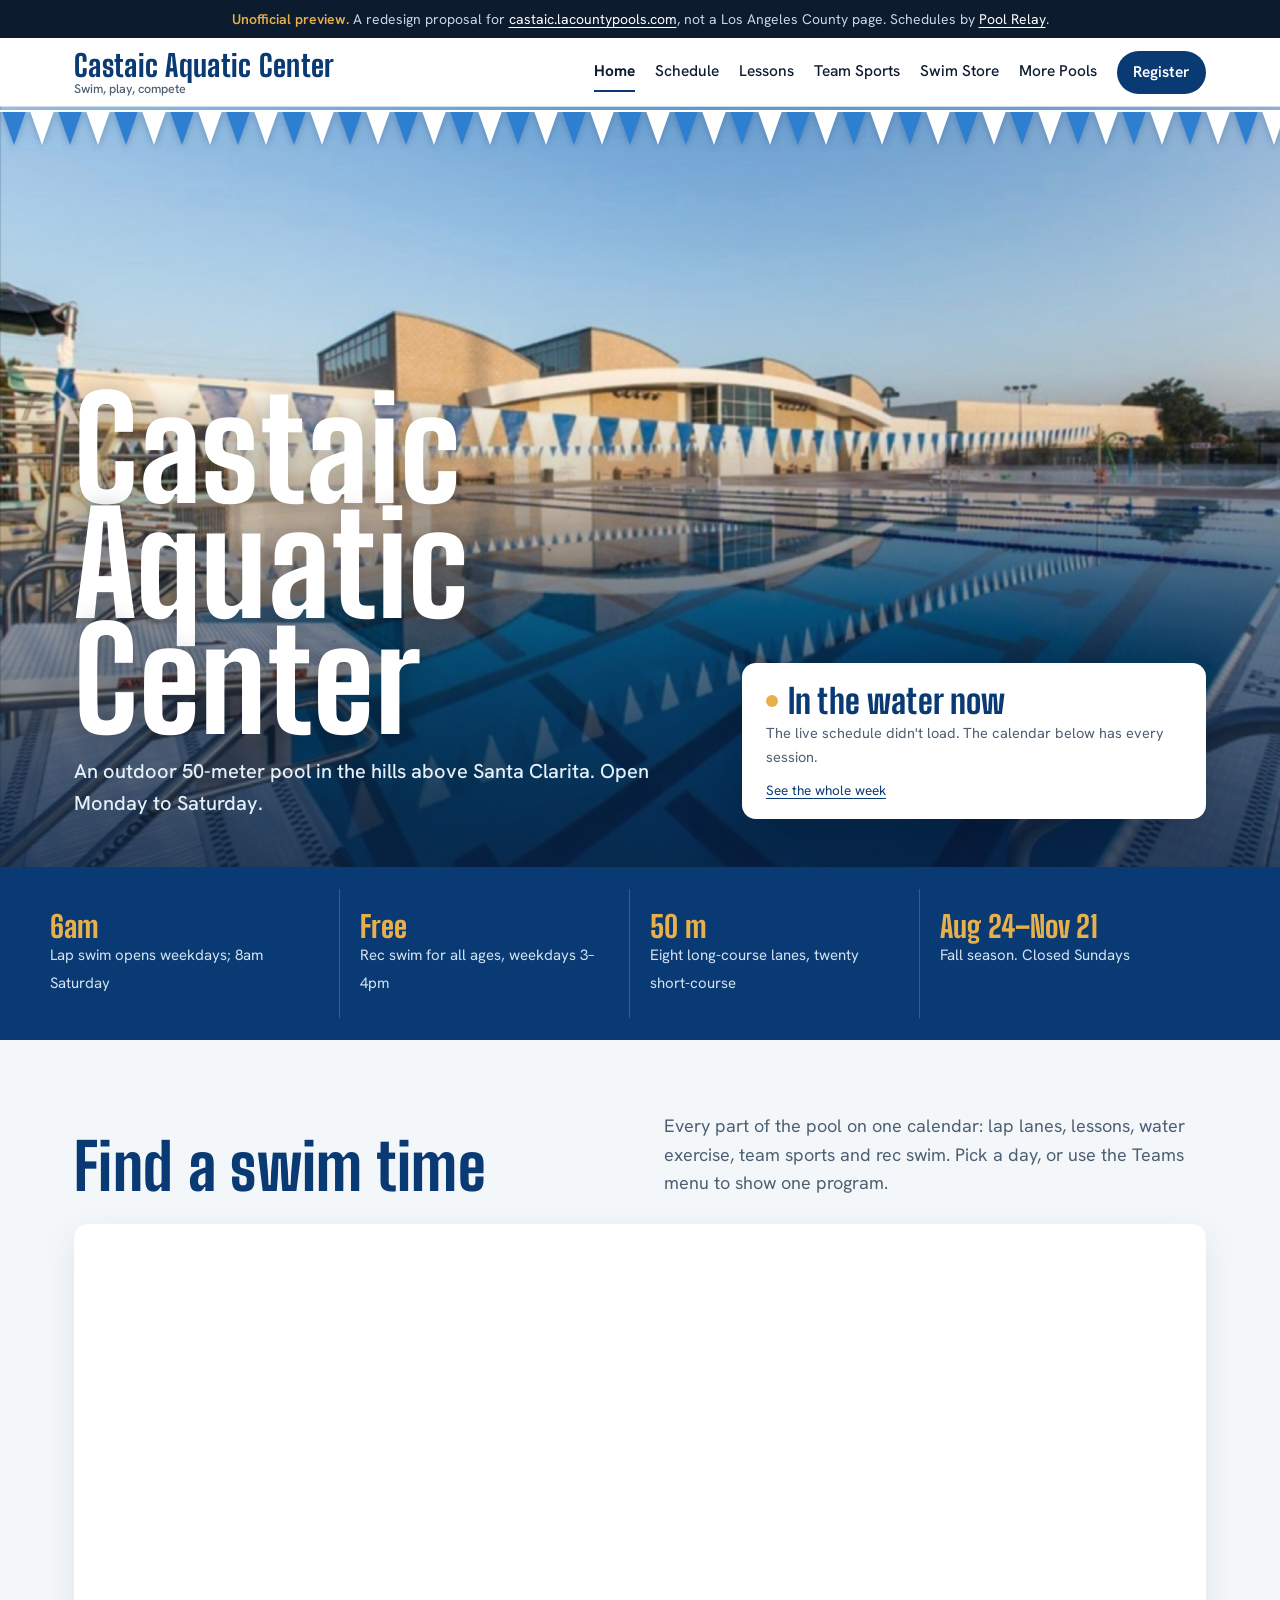
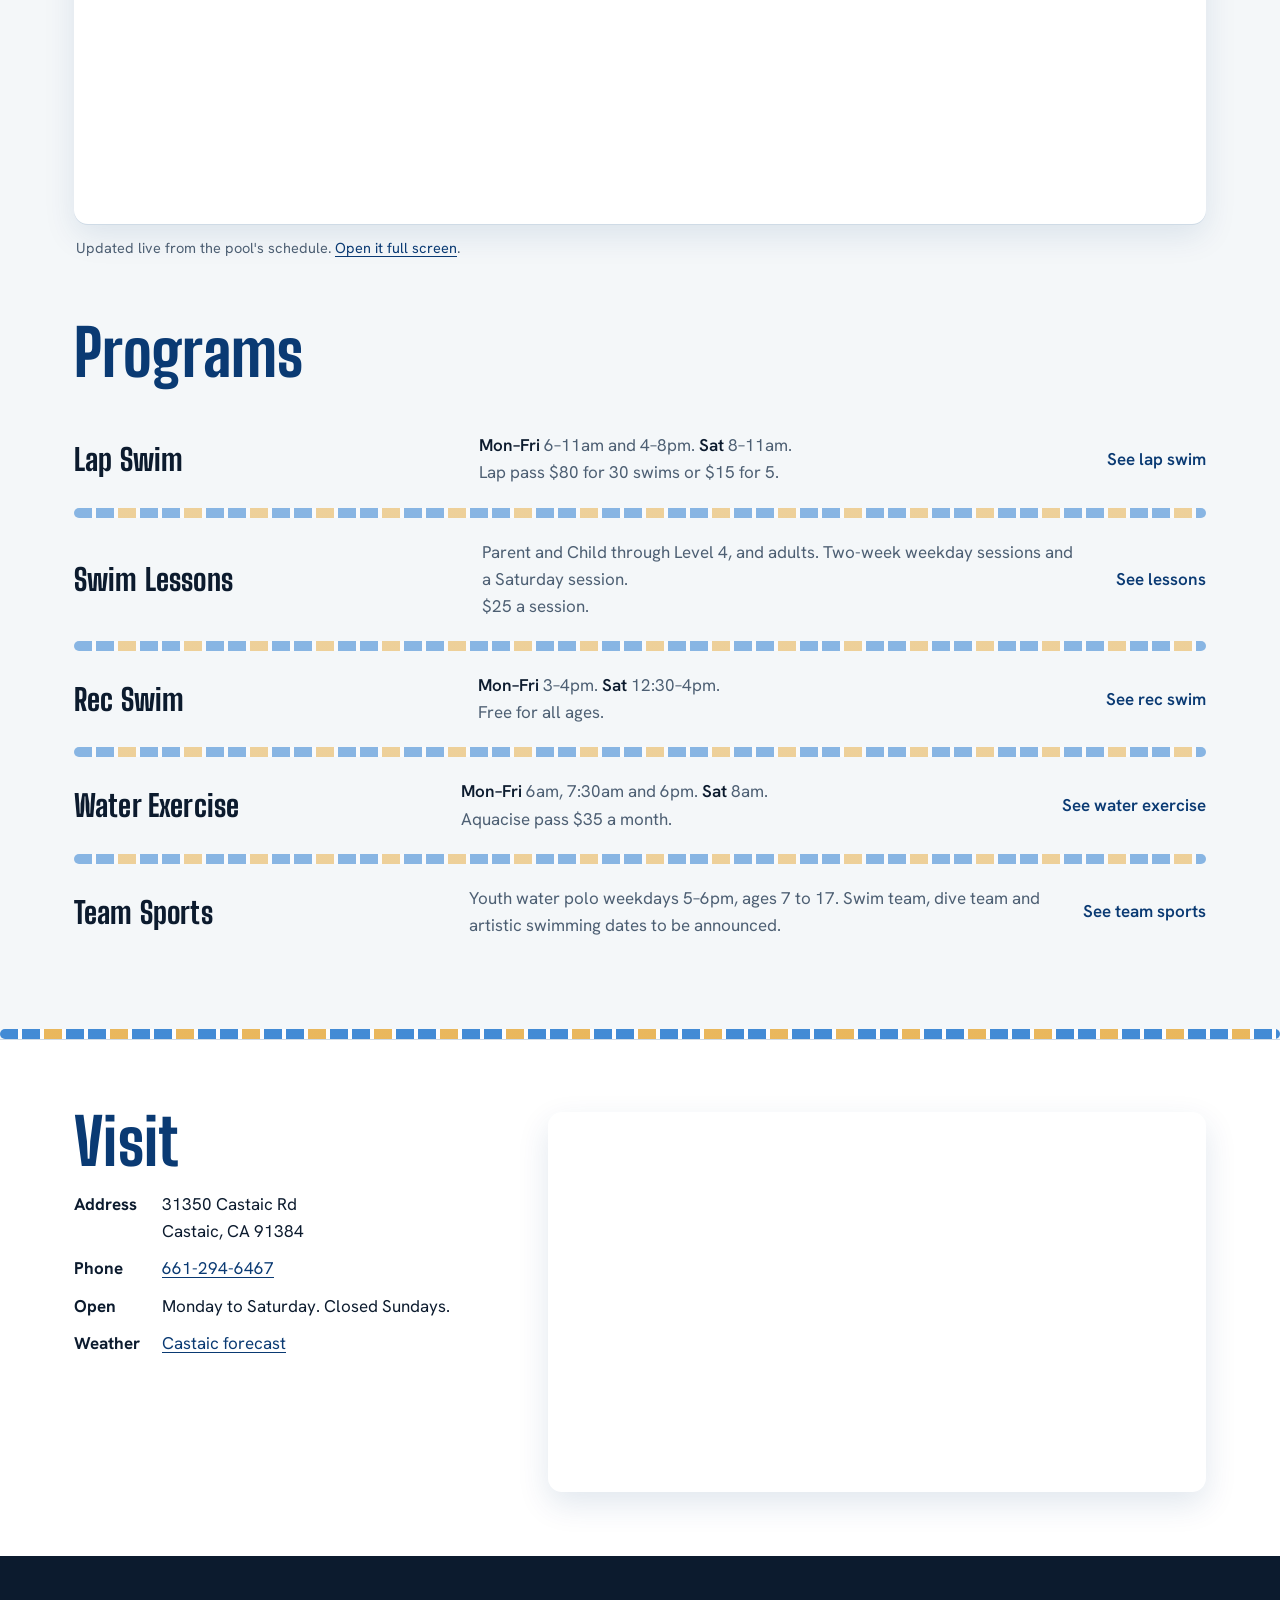
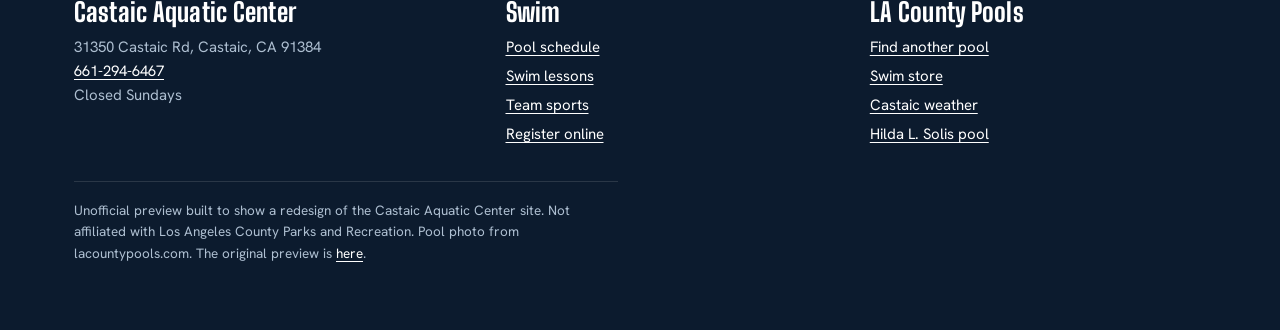
==== v2/index.html @ 6c0b52d2 "v2: redesign proposal with a live 'in the water now' board Co-Authored-By: Claude Opus 5.5 (1M conte" ====
<!DOCTYPE html>
<!-- UNOFFICIAL PREVIEW. A redesign proposal, not a Los Angeles County website. Generated by build.py. -->
<html lang="en">
<head>
<meta charset="utf-8">
<meta name="viewport" content="width=device-width, initial-scale=1">
<meta name="robots" content="noindex, nofollow">
<title>Castaic Aquatic Center</title>
<meta name="description" content="An outdoor 50-meter pool in Castaic, CA: live schedule, lessons and team sports.">
<link rel="preconnect" href="https://fonts.googleapis.com">
<link rel="preconnect" href="https://fonts.gstatic.com" crossorigin>
<link href="https://fonts.googleapis.com/css2?family=Big+Shoulders+Display:wght@700;800&family=Hanken+Grotesk:wght@400;500;600;700&display=swap" rel="stylesheet">
<link rel="stylesheet" href="style.css">
</head>
<body>
<div class="ribbon"><b>Unofficial preview.</b> A redesign proposal for
  <a href="https://castaic.lacountypools.com/" target="_blank" rel="noopener">castaic.lacountypools.com</a>, not a Los Angeles County page.
  Schedules by <a href="https://www.poolrelay.com" target="_blank" rel="noopener">Pool Relay</a>.</div>

<header class="top">
  <div class="wrap">
    <a class="brand" href="index.html">Castaic Aquatic Center<small>Swim, play, compete</small></a>
    <nav aria-label="Main">
      <a href="index.html" aria-current="page">Home</a>
      <a href="schedule.html">Schedule</a>
      <a href="lessons.html">Lessons</a>
      <a href="team-sports.html">Team Sports</a>
      <a href="https://www.swimoutlet.com/lacitypools/" target="_blank" rel="noopener">Swim Store</a>
      <a href="https://lacountypools.com" target="_blank" rel="noopener">More Pools</a>
      <a class="register" href="https://anc.apm.activecommunities.com/losangelescounty/activity/search?onlineSiteId=0&amp;days_of_week=0000000&amp;activity_select_param=2&amp;center_ids=263&amp;viewMode=list" target="_blank" rel="noopener">Register</a>
    </nav>
  </div>
</header>

<main>

<section class="hero">
  <div class="pennants" aria-hidden="true"></div>
  <div class="wrap">
    <div>
      <h1>Castaic Aquatic Center</h1>
      <p class="tag">An outdoor 50-meter pool in the hills above Santa Clarita. Open Monday to Saturday.</p>
    </div>
    <div class="now" id="now" aria-live="polite">
      <h2><span class="dot" aria-hidden="true"></span>In the water now</h2>
      <p class="when">Checking the schedule&hellip;</p>
      <ul></ul>
      <p class="foot"><a href="schedule.html">See the whole week</a></p>
    </div>
  </div>
</section>

<div class="facts">
  <div class="wrap">
    <div><b>6am</b><span>Lap swim opens weekdays; 8am Saturday</span></div>
    <div><b>Free</b><span>Rec swim for all ages, weekdays 3&ndash;4pm</span></div>
    <div><b>50 m</b><span>Eight long-course lanes, twenty short-course</span></div>
    <div><b>Aug 24&ndash;Nov 21</b><span>Fall season. Closed Sundays</span></div>
  </div>
</div>

<section class="block">
  <div class="wrap">
    <div class="intro">
      <h2>Find a swim time</h2>
      <p>Every part of the pool on one calendar: lap lanes, lessons, water exercise, team sports and rec swim.
      Pick a day, or use the Teams menu to show one program.</p>
    </div>
    <div class="cal "><iframe src="https://www.poolrelay.com/embed/94hllfke9HUuzUaHoB2ZZH" title="Castaic Aquatic Center, one day" loading="lazy"></iframe></div>
    <p class="capt">Updated live from the pool's schedule. <a href="https://www.poolrelay.com/v/94hllfke9HUuzUaHoB2ZZH" target="_blank" rel="noopener">Open it full screen</a>.</p>
  </div>
</section>

<section class="block" style="padding-top:0">
  <div class="wrap">
    <h2>Programs</h2>
    <div class="lanes">
      <a class="row" href="schedule.html">
        <h3>Lap Swim</h3>
        <div class="hrs"><b>Mon&ndash;Fri</b> 6&ndash;11am and 4&ndash;8pm. <b>Sat</b> 8&ndash;11am.<br>Lap pass $80 for 30 swims or $15 for 5.</div>
        <span class="go">See lap swim</span>
      </a>
      <a class="row" href="lessons.html">
        <h3>Swim Lessons</h3>
        <div class="hrs">Parent and Child through Level 4, and adults. Two-week weekday sessions and a Saturday session.<br>$25 a session.</div>
        <span class="go">See lessons</span>
      </a>
      <a class="row" href="schedule.html">
        <h3>Rec Swim</h3>
        <div class="hrs"><b>Mon&ndash;Fri</b> 3&ndash;4pm. <b>Sat</b> 12:30&ndash;4pm.<br>Free for all ages.</div>
        <span class="go">See rec swim</span>
      </a>
      <a class="row" href="schedule.html">
        <h3>Water Exercise</h3>
        <div class="hrs"><b>Mon&ndash;Fri</b> 6am, 7:30am and 6pm. <b>Sat</b> 8am.<br>Aquacise pass $35 a month.</div>
        <span class="go">See water exercise</span>
      </a>
      <a class="row" href="team-sports.html">
        <h3>Team Sports</h3>
        <div class="hrs">Youth water polo weekdays 5&ndash;6pm, ages 7 to 17. Swim team, dive team and artistic swimming
        dates to be announced.</div>
        <span class="go">See team sports</span>
      </a>
    </div>
  </div>
</section>

<hr class="rope">

<section class="block visit">
  <div class="wrap grid">
    <div>
      <h2>Visit</h2>
      <dl>
        <dt>Address</dt><dd>31350 Castaic Rd<br>Castaic, CA 91384</dd>
        <dt>Phone</dt><dd><a href="tel:+16612946467">661-294-6467</a></dd>
        <dt>Open</dt><dd>Monday to Saturday. Closed Sundays.</dd>
        <dt>Weather</dt><dd><a href="https://forecast7.com/en/34d49n118d63/castaic/?unit=us" target="_blank" rel="noopener">Castaic forecast</a></dd>
      </dl>
    </div>
    <div class="map"><iframe src="https://www.google.com/maps/embed?pb=!1m18!1m12!1m3!1d3288.5565688976503!2d-118.61871102399219!3d34.48877169455426!2m3!1f0!2f0!3f0!3m2!1i1024!2i768!4f13.1!3m3!1m2!1s0x80c27edcbe774f2f%3A0x1fee1ec6793f1a5a!2sCastaic%20Sports%20Complex%20Aquatic%20Center!5e0!3m2!1sen!2sus!4v1698981544090!5m2!1sen!2sus" title="Map to the Castaic Aquatic Center" loading="lazy"
      referrerpolicy="no-referrer-when-downgrade" allowfullscreen></iframe></div>
  </div>
</section>

</main>

<footer>
  <div class="wrap">
    <div class="cols">
      <div>
        <h3>Castaic Aquatic Center</h3>
        31350 Castaic Rd, Castaic, CA 91384<br>
        <a href="tel:+16612946467">661-294-6467</a><br>
        Closed Sundays
      </div>
      <div>
        <h3>Swim</h3>
        <ul>
          <li><a href="schedule.html">Pool schedule</a></li>
          <li><a href="lessons.html">Swim lessons</a></li>
          <li><a href="team-sports.html">Team sports</a></li>
          <li><a href="https://anc.apm.activecommunities.com/losangelescounty/activity/search?onlineSiteId=0&amp;days_of_week=0000000&amp;activity_select_param=2&amp;center_ids=263&amp;viewMode=list" target="_blank" rel="noopener">Register online</a></li>
        </ul>
      </div>
      <div>
        <h3>LA County Pools</h3>
        <ul>
          <li><a href="https://lacountypools.com" target="_blank" rel="noopener">Find another pool</a></li>
          <li><a href="https://www.swimoutlet.com/lacitypools/" target="_blank" rel="noopener">Swim store</a></li>
          <li><a href="https://forecast7.com/en/34d49n118d63/castaic/?unit=us" target="_blank" rel="noopener">Castaic weather</a></li>
          <li><a href="https://hilda.lacountypools.com/" target="_blank" rel="noopener">Hilda L. Solis pool</a></li>
        </ul>
      </div>
    </div>
    <p class="fine">Unofficial preview built to show a redesign of the Castaic Aquatic Center site. Not affiliated with
    Los Angeles County Parks and Recreation. Pool photo from lacountypools.com. The original preview is
    <a href="../index.html">here</a>.</p>
  </div>
</footer>
<script src="now.js" defer></script>
</body>
</html>
---- v2/style.css ----
/* Castaic Aquatic Center — a redesign proposal.
   Deep pool blue, foothill gold for "now", backstroke-flag pennants as the one flourish. */

:root{
  --water:   #0a3a73;
  --lane:    #2f7fd1;
  --sky:     #dcebf8;
  --gold:    #e8b04b;
  --deck:    #f4f7f9;
  --ink:     #0c1b2e;
  --muted:   #4d5f73;
  --rule:    #cfdbe6;
  --display: "Big Shoulders Display", "Arial Narrow", sans-serif;
  --text:    "Hanken Grotesk", system-ui, sans-serif;
  --wrap:    1180px;
}
*,*::before,*::after{ box-sizing:border-box }
html{ -webkit-text-size-adjust:100% }
body{ margin:0; background:var(--deck); color:var(--ink); font:400 17px/1.6 var(--text) }
a{ color:var(--water); text-underline-offset:3px }
a:focus-visible, button:focus-visible{ outline:3px solid var(--gold); outline-offset:3px; border-radius:2px }
img{ max-width:100%; display:block }
.wrap{ max-width:var(--wrap); margin:0 auto; padding:0 24px }
h1,h2,h3{ font-family:var(--display); font-weight:800; line-height:.95; margin:0; letter-spacing:.005em }
h2{ font-size:clamp(40px,6vw,64px); color:var(--water) }
h3{ font-size:30px }
p{ max-width:68ch }

/* Preview disclosure. */
.ribbon{ background:var(--ink); color:#c9d6e3; font-size:14px; padding:8px 24px; text-align:center }
.ribbon b{ color:var(--gold); font-weight:600 }
.ribbon a{ color:#fff }

/* Navigation */
.top{ background:#fff; border-bottom:1px solid var(--rule); position:sticky; top:0; z-index:20 }
.top .wrap{ display:flex; align-items:center; gap:28px; min-height:68px; flex-wrap:wrap }
.brand{ font-family:var(--display); font-weight:800; font-size:30px; line-height:1; color:var(--water);
  text-decoration:none; letter-spacing:.01em }
.brand small{ display:block; font-family:var(--text); font-weight:500; font-size:12.5px; color:var(--muted); letter-spacing:0; margin-top:3px }
.top nav{ display:flex; gap:4px 20px; flex-wrap:wrap; margin-left:auto; align-items:center }
.top nav a{ color:var(--ink); text-decoration:none; font-weight:500; font-size:15.5px; padding:6px 0; border-bottom:2px solid transparent }
.top nav a:hover{ border-bottom-color:var(--lane) }
.top nav a[aria-current="page"]{ border-bottom-color:var(--water); font-weight:700 }
.top nav a.register{ background:var(--water); color:#fff; padding:9px 16px; border-radius:999px; border:0; font-weight:600 }
.top nav a.register:hover{ background:var(--lane) }

/* Pennants: the backstroke flags strung across the pool. */
.pennants{ position:absolute; left:0; right:0; top:0; height:44px; z-index:2; pointer-events:none;
  background:
    linear-gradient(#fff,#fff) 0 3px/100% 2px no-repeat,
    url("data:image/svg+xml;utf8,<svg xmlns='http://www.w3.org/2000/svg' width='56' height='44'><path d='M2 4 L26 4 L14 38 Z' fill='%232f7fd1'/><path d='M30 4 L54 4 L42 38 Z' fill='%23ffffff'/></svg>") 0 0/56px 44px repeat-x;
  transform-origin:top center; filter:drop-shadow(0 3px 3px rgba(10,58,115,.25)) }
@media (prefers-reduced-motion:no-preference){
  .pennants{ animation:flutter 2.4s ease-out 1 }
  @keyframes flutter{ 0%{ transform:translateY(-46px) } 55%{ transform:translateY(4px) } 75%{ transform:translateY(-2px) } 100%{ transform:none } }
}

/* Hero */
.hero{ position:relative; min-height:min(88vh,760px); display:grid; align-items:end; color:#fff;
  background:#0a3a73 url("pool.jpg") center 60%/cover no-repeat; overflow:hidden }
.hero::after{ content:""; position:absolute; inset:0;
  background:linear-gradient(180deg,rgba(10,58,115,0) 35%,rgba(8,34,68,.78) 100%) }
.hero .wrap{ position:relative; z-index:1; width:100%; display:grid; grid-template-columns:1.15fr .85fr; gap:40px;
  align-items:end; padding-bottom:48px; padding-top:120px }
.hero h1{ font-size:clamp(64px,11vw,148px); line-height:.82; text-transform:none; text-shadow:0 2px 24px rgba(0,0,0,.25) }
.hero .tag{ font-size:20px; margin:18px 0 0; color:#e6f0fa; font-weight:500 }

/* The live board: what's in the water right now. */
.now{ background:#fff; color:var(--ink); border-radius:14px; padding:22px 24px 18px; box-shadow:0 18px 50px rgba(3,20,45,.35) }
.now h2{ font-size:34px; color:var(--water); display:flex; align-items:center; gap:10px }
.now h2 .dot{ width:12px; height:12px; border-radius:50%; background:var(--gold); box-shadow:0 0 0 0 rgba(232,176,75,.7) }
@media (prefers-reduced-motion:no-preference){ .now h2 .dot{ animation:pulse 2.2s ease-out infinite } }
@keyframes pulse{ to{ box-shadow:0 0 0 12px rgba(232,176,75,0) } }
.now .when{ color:var(--muted); font-size:14.5px; margin:4px 0 12px }
.now ul{ list-style:none; margin:0; padding:0 }
.now li{ display:grid; grid-template-columns:118px 1fr; gap:12px; padding:9px 0; border-top:1px solid var(--rule); align-items:baseline }
.now li:first-child{ border-top:0 }
.now .t{ font-family:var(--display); font-weight:700; font-size:24px; line-height:1; color:var(--water) }
.now li.live .t{ color:#b27a12 }
.now li.live{ background:linear-gradient(90deg,rgba(232,176,75,.16),transparent 80%); margin:0 -24px; padding-left:24px; padding-right:24px }
.now .what{ font-weight:600 }
.now .sub{ display:block; color:var(--muted); font-size:14px; font-weight:400 }
.now .later{ font-weight:700; font-size:13.5px; color:var(--muted) }
.now .foot{ font-size:13.5px; color:var(--muted); margin:12px 0 0 }

/* Facts under the hero */
.facts{ background:var(--water); color:#fff }
.facts .wrap{ display:grid; grid-template-columns:repeat(4,1fr); gap:0 }
.facts div{ padding:22px 20px 22px 0; border-right:1px solid rgba(255,255,255,.18) }
.facts div + div{ padding-left:20px }
.facts div:last-child{ border-right:0 }
.facts b{ display:block; font-family:var(--display); font-weight:800; font-size:30px; line-height:1; color:var(--gold) }
.facts span{ font-size:15px; color:#d4e3f2 }

/* Lane rope divider */
.rope{ height:10px; border:0; margin:0;
  background:repeating-linear-gradient(90deg,var(--lane) 0 18px,#fff 18px 22px,var(--lane) 22px 40px,#fff 40px 44px,var(--gold) 44px 62px,#fff 62px 66px);
  border-radius:5px; opacity:.9 }

section.block{ padding:72px 0 64px }
section.block .intro{ display:grid; grid-template-columns:1fr 1fr; gap:24px 48px; align-items:end; margin-bottom:26px }
section.block .intro p{ margin:0; color:var(--muted); font-size:18px }

/* Calendars */
.cal{ background:#fff; border-radius:14px; overflow:hidden; box-shadow:0 1px 0 var(--rule), 0 12px 32px rgba(10,58,115,.10) }
.cal iframe{ display:block; width:100%; height:600px; border:0 }
.cal.tall iframe{ height:800px }
.capt{ font-size:14.5px; color:var(--muted); margin:12px 2px 0 }

/* Programs as lanes */
.lanes{ margin-top:22px }
.lanes .row{ display:grid; grid-template-columns:minmax(200px,1fr) 1.6fr auto; gap:10px 32px; align-items:center;
  padding:26px 0; text-decoration:none; color:inherit; position:relative }
.lanes .row + .row::before{ content:""; position:absolute; left:0; right:0; top:-5px; height:10px; border-radius:5px;
  background:repeating-linear-gradient(90deg,var(--lane) 0 18px,#fff 18px 22px,var(--lane) 22px 40px,#fff 40px 44px,var(--gold) 44px 62px,#fff 62px 66px); opacity:.55 }
.lanes h3{ color:var(--ink) }
.lanes .hrs{ color:var(--muted) }
.lanes .hrs b{ color:var(--ink); font-weight:600 }
.lanes .go{ font-weight:600; white-space:nowrap; color:var(--water) }
a.row:hover h3{ color:var(--lane) }

/* Visit */
.visit{ background:#fff; border-top:1px solid var(--rule) }
.visit .grid{ display:grid; grid-template-columns:.8fr 1.2fr; gap:36px; align-items:start }
.visit dl{ margin:18px 0 0; display:grid; grid-template-columns:max-content 1fr; gap:10px 22px }
.visit dt{ font-weight:700 }
.visit dd{ margin:0 }
.map{ border-radius:14px; overflow:hidden; box-shadow:0 12px 32px rgba(10,58,115,.12) }
.map iframe{ display:block; width:100%; height:380px; border:0 }

/* Sub-page header */
.pagehead{ background:var(--water) url("pool.jpg") center 70%/cover; position:relative; color:#fff }
.pagehead::after{ content:""; position:absolute; inset:0; background:rgba(8,34,68,.72) }
.pagehead .wrap{ position:relative; z-index:1; padding:84px 24px 40px }
.pagehead h1{ font-size:clamp(56px,9vw,112px); line-height:.85 }
.pagehead p{ color:#dbe7f3; font-size:19px; margin:14px 0 0 }

table.sessions{ width:100%; border-collapse:collapse; font-size:16px; background:#fff; border-radius:12px; overflow:hidden }
table.sessions th, table.sessions td{ padding:12px 16px; text-align:left; border-bottom:1px solid var(--rule) }
table.sessions th{ background:var(--sky); font-weight:700 }
table.sessions tr.current td{ background:rgba(232,176,75,.16); font-weight:600 }
.scroll{ overflow-x:auto; border-radius:12px; box-shadow:0 1px 0 var(--rule) }

.teams{ display:grid; grid-template-columns:repeat(auto-fit,minmax(240px,1fr)); gap:0 36px; margin-top:12px }
.teams div{ padding:18px 0; border-top:3px solid var(--water) }
.teams div.tba{ border-top-color:var(--rule) }
.teams h3{ font-size:28px; color:var(--ink) }
.teams p{ margin:8px 0 0; color:var(--muted) }

/* Footer */
footer{ background:var(--ink); color:#aebfd1; padding:44px 0 52px; font-size:15px }
footer .cols{ display:grid; grid-template-columns:1.2fr 1fr 1fr; gap:28px }
footer h3{ color:#fff; font-size:26px; margin-bottom:10px }
footer a{ color:#fff }
footer ul{ list-style:none; margin:0; padding:0 }
footer li{ margin:5px 0 }
footer .fine{ margin-top:30px; padding-top:18px; border-top:1px solid rgba(255,255,255,.12); font-size:13.5px }

@media (max-width:900px){
  .hero .wrap{ grid-template-columns:1fr; gap:24px; padding-top:96px }
  .facts .wrap{ grid-template-columns:1fr 1fr }
  .facts div:nth-child(2){ border-right:0 }
  .facts div:nth-child(3){ padding-left:0 }
  section.block .intro, .visit .grid{ grid-template-columns:1fr }
  .lanes .row{ grid-template-columns:1fr }
  footer .cols{ grid-template-columns:1fr }
  .top nav{ margin-left:0; width:100%; padding-bottom:10px; gap:4px 16px }
}
@media (max-width:480px){
  .wrap{ padding:0 16px }
  .now li{ grid-template-columns:96px 1fr }
  .now .t{ font-size:21px }
  .facts .wrap{ grid-template-columns:1fr }
  .facts div, .facts div + div{ padding:14px 0; border-right:0; border-bottom:1px solid rgba(255,255,255,.18) }
  .cal iframe{ height:520px }
}
.now li.later-h{ display:block; border-top:1px solid var(--rule); padding:6px 0 0 }
.now li.later-h .later{ margin:4px 0 0; display:block }
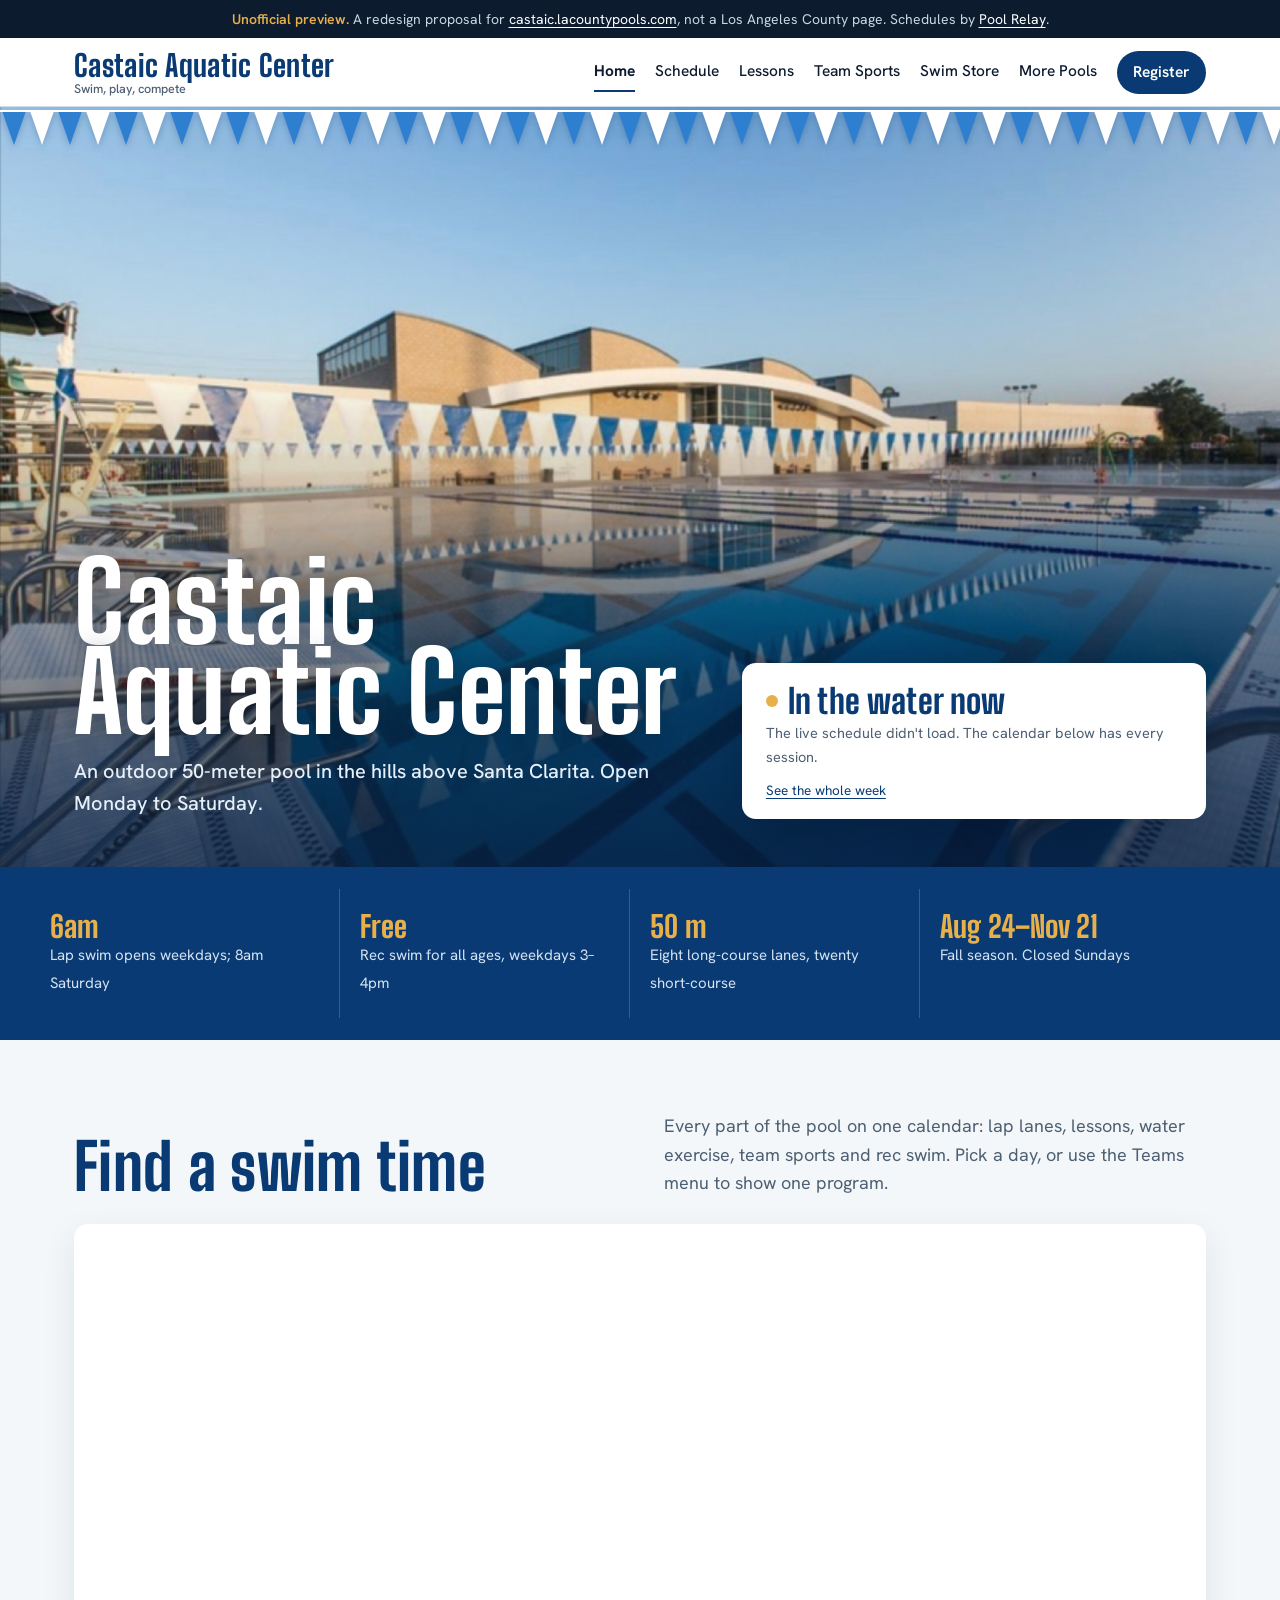
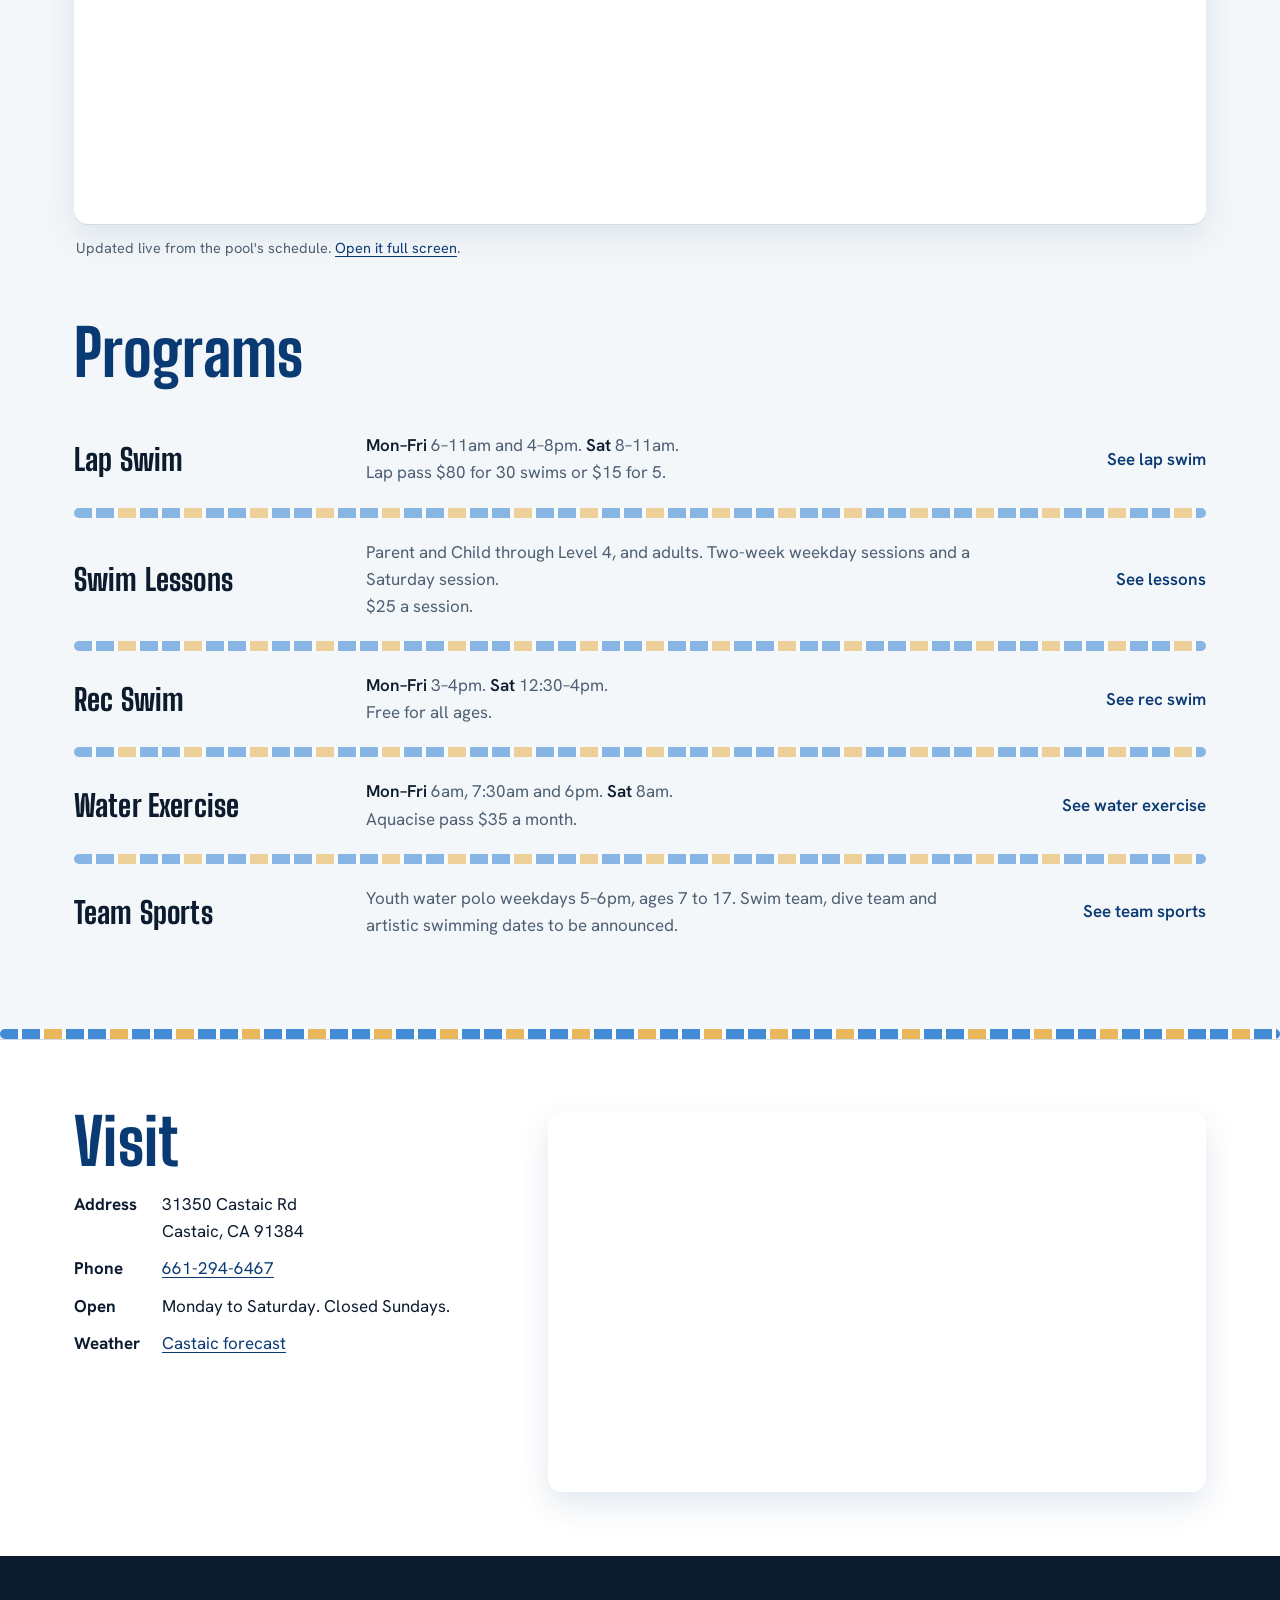
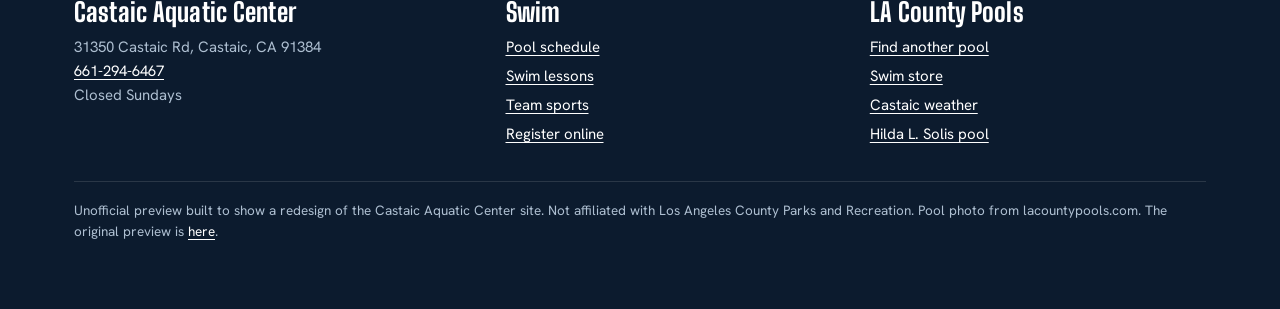
==== commit 4db8e8c4: "Give embedded calendars an explicit width, so they never boot at the 300px default Co-Authored-By: C" ====
--- a/v2/index.html
+++ b/v2/index.html
@@ -66,7 +66,7 @@
       <p>Every part of the pool on one calendar: lap lanes, lessons, water exercise, team sports and rec swim.
       Pick a day, or use the Teams menu to show one program.</p>
     </div>
-    <div class="cal "><iframe src="https://www.poolrelay.com/embed/94hllfke9HUuzUaHoB2ZZH" title="Castaic Aquatic Center, one day" loading="lazy"></iframe></div>
+    <div class="cal "><iframe width="100%" height="640" src="https://www.poolrelay.com/embed/94hllfke9HUuzUaHoB2ZZH" title="Castaic Aquatic Center, one day" loading="lazy"></iframe></div>
     <p class="capt">Updated live from the pool's schedule. <a href="https://www.poolrelay.com/v/94hllfke9HUuzUaHoB2ZZH" target="_blank" rel="noopener">Open it full screen</a>.</p>
   </div>
 </section>
--- a/v2/style.css
+++ b/v2/style.css
@@ -62,7 +62,7 @@
   background:linear-gradient(180deg,rgba(10,58,115,0) 35%,rgba(8,34,68,.78) 100%) }
 .hero .wrap{ position:relative; z-index:1; width:100%; display:grid; grid-template-columns:1.15fr .85fr; gap:40px;
   align-items:end; padding-bottom:48px; padding-top:120px }
-.hero h1{ font-size:clamp(64px,11vw,148px); line-height:.82; text-transform:none; text-shadow:0 2px 24px rgba(0,0,0,.25) }
+.hero h1{ font-size:clamp(60px,8.6vw,118px); line-height:.82; text-transform:none; text-shadow:0 2px 24px rgba(0,0,0,.25) }
 .hero .tag{ font-size:20px; margin:18px 0 0; color:#e6f0fa; font-weight:500 }
 
 /* The live board: what's in the water right now. */
@@ -109,14 +109,14 @@
 
 /* Programs as lanes */
 .lanes{ margin-top:22px }
-.lanes .row{ display:grid; grid-template-columns:minmax(200px,1fr) 1.6fr auto; gap:10px 32px; align-items:center;
+.lanes .row{ display:grid; grid-template-columns:260px 1fr 190px; gap:10px 32px; align-items:center;
   padding:26px 0; text-decoration:none; color:inherit; position:relative }
 .lanes .row + .row::before{ content:""; position:absolute; left:0; right:0; top:-5px; height:10px; border-radius:5px;
   background:repeating-linear-gradient(90deg,var(--lane) 0 18px,#fff 18px 22px,var(--lane) 22px 40px,#fff 40px 44px,var(--gold) 44px 62px,#fff 62px 66px); opacity:.55 }
 .lanes h3{ color:var(--ink) }
 .lanes .hrs{ color:var(--muted) }
 .lanes .hrs b{ color:var(--ink); font-weight:600 }
-.lanes .go{ font-weight:600; white-space:nowrap; color:var(--water) }
+.lanes .go{ font-weight:600; white-space:nowrap; color:var(--water); justify-self:end }
 a.row:hover h3{ color:var(--lane) }
 
 /* Visit */
@@ -154,10 +154,11 @@
 footer a{ color:#fff }
 footer ul{ list-style:none; margin:0; padding:0 }
 footer li{ margin:5px 0 }
-footer .fine{ margin-top:30px; padding-top:18px; border-top:1px solid rgba(255,255,255,.12); font-size:13.5px }
+footer .fine{ max-width:none; margin-top:30px; padding-top:18px; border-top:1px solid rgba(255,255,255,.12); font-size:13.5px }
 
 @media (max-width:900px){
   .hero .wrap{ grid-template-columns:1fr; gap:24px; padding-top:96px }
+  .lanes .go{ justify-self:start }
   .facts .wrap{ grid-template-columns:1fr 1fr }
   .facts div:nth-child(2){ border-right:0 }
   .facts div:nth-child(3){ padding-left:0 }
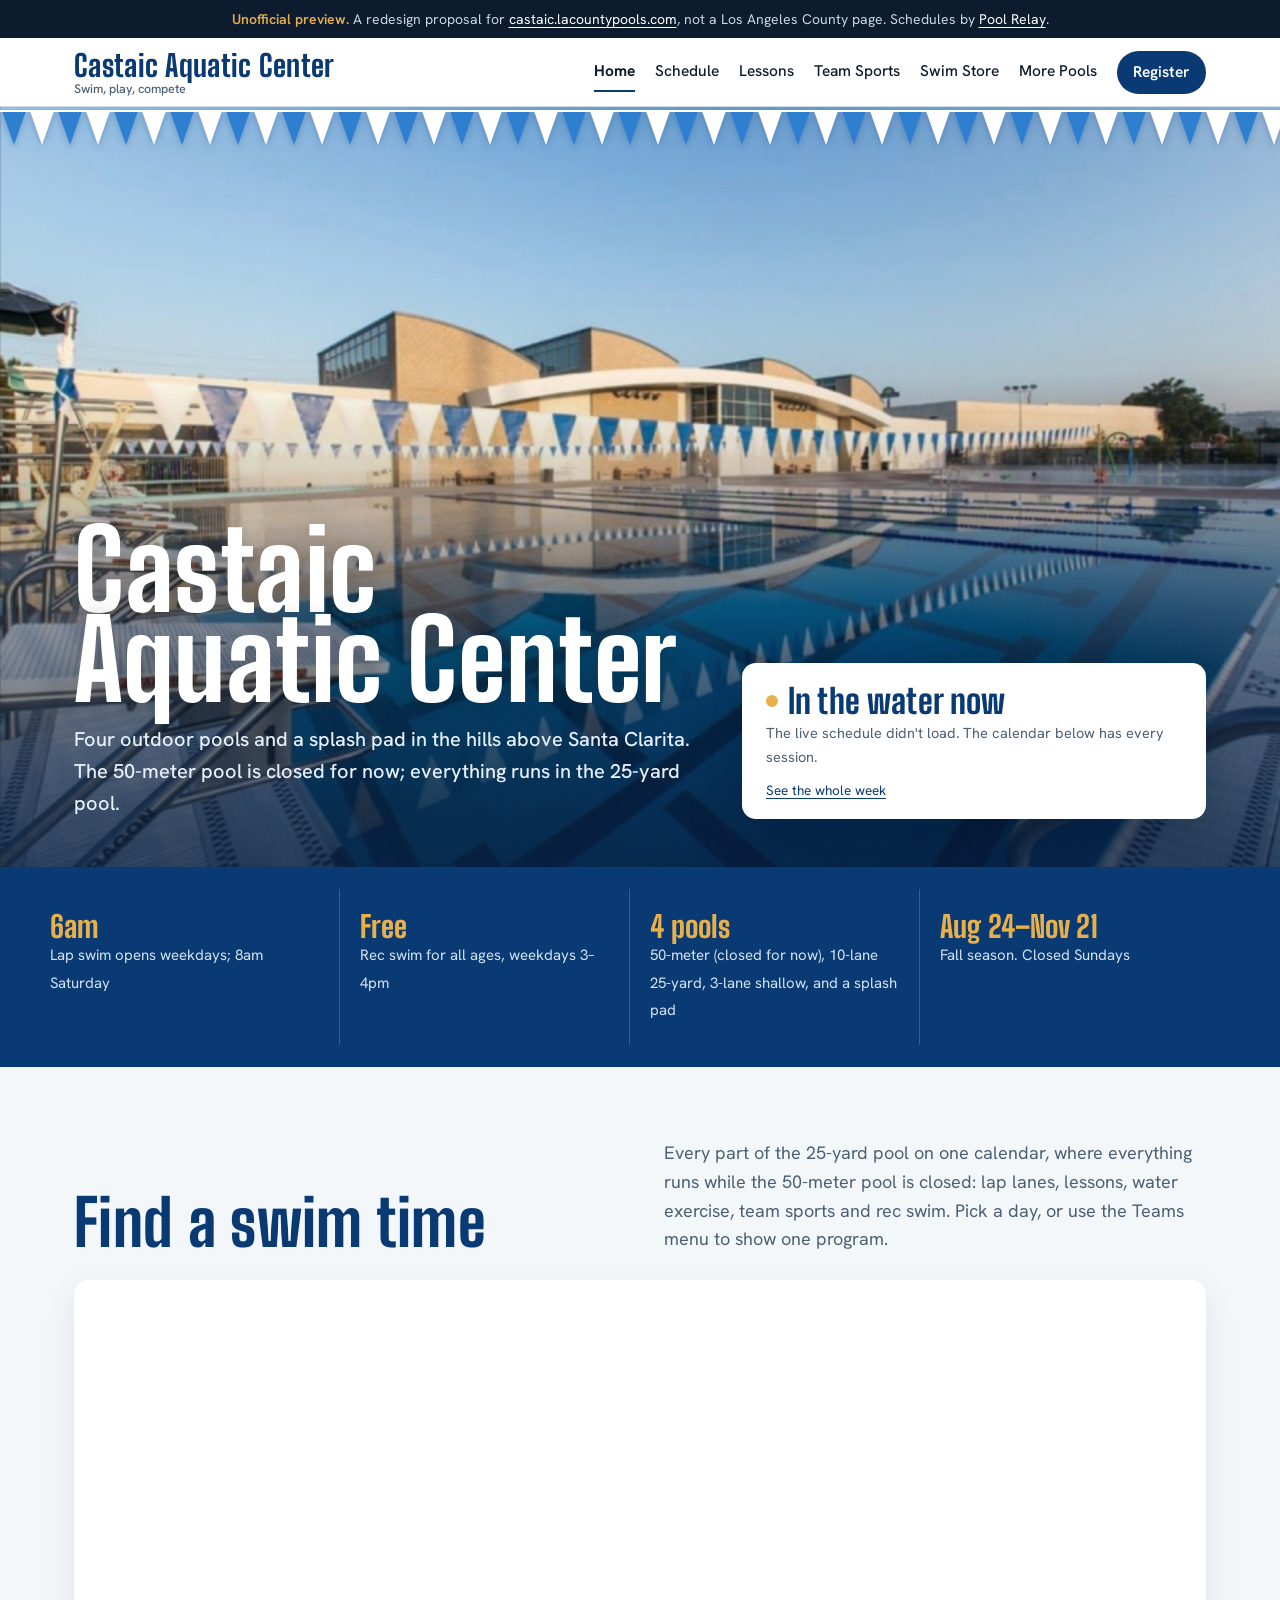
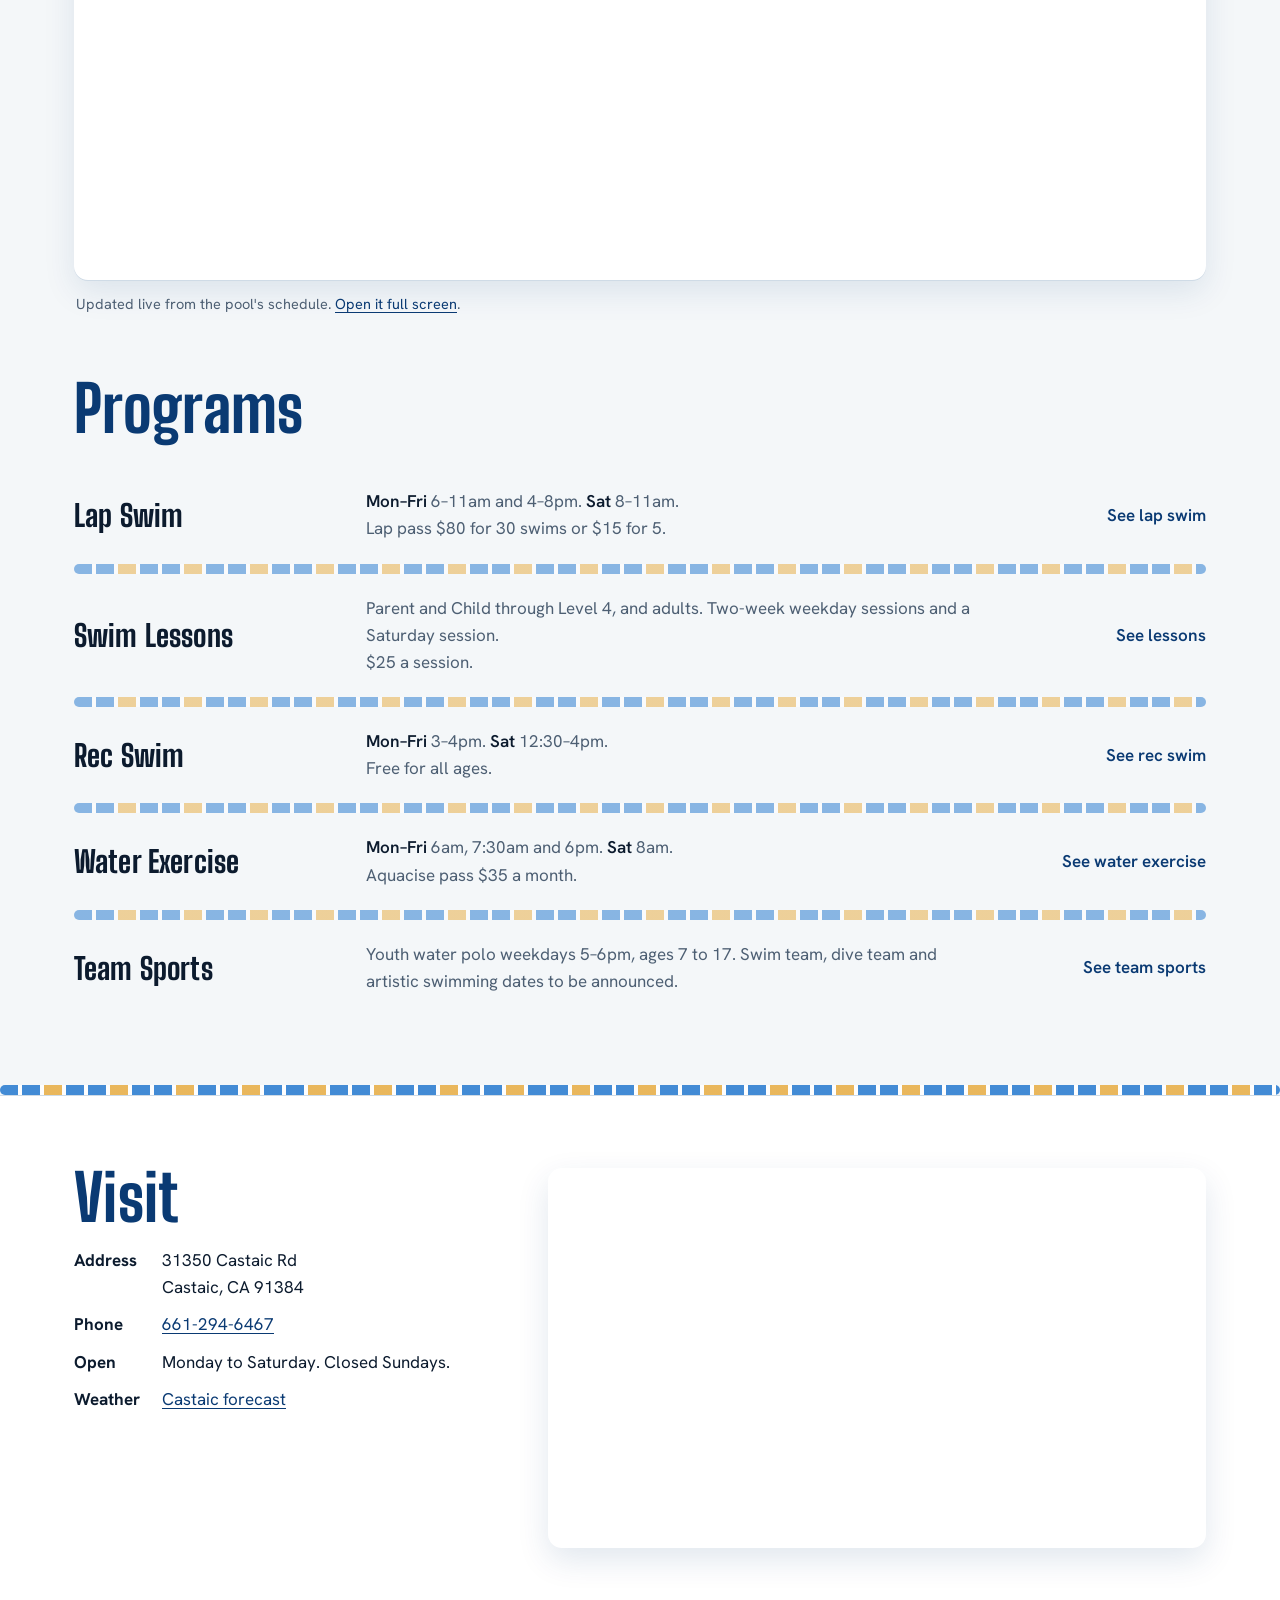
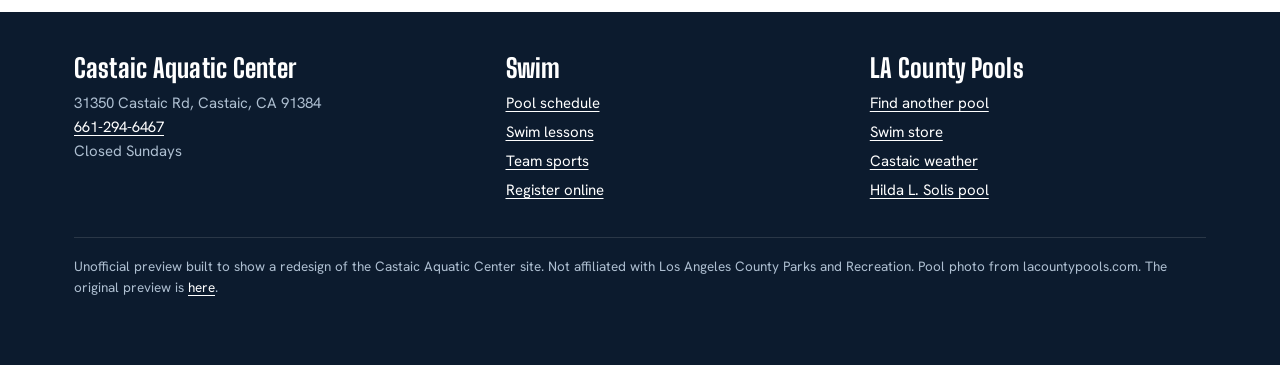
==== commit dcd28859: "Castaic has four pools; the 50-meter pool is closed for now (per the lifeguards) Co-Authored-By: Cla" ====
--- a/v2/index.html
+++ b/v2/index.html
@@ -6,7 +6,7 @@
 <meta name="viewport" content="width=device-width, initial-scale=1">
 <meta name="robots" content="noindex, nofollow">
 <title>Castaic Aquatic Center</title>
-<meta name="description" content="An outdoor 50-meter pool in Castaic, CA: live schedule, lessons and team sports.">
+<meta name="description" content="Four pools and a splash pad in Castaic, CA: live schedule, lessons and team sports.">
 <link rel="preconnect" href="https://fonts.googleapis.com">
 <link rel="preconnect" href="https://fonts.gstatic.com" crossorigin>
 <link href="https://fonts.googleapis.com/css2?family=Big+Shoulders+Display:wght@700;800&family=Hanken+Grotesk:wght@400;500;600;700&display=swap" rel="stylesheet">
@@ -39,7 +39,7 @@
   <div class="wrap">
     <div>
       <h1>Castaic Aquatic Center</h1>
-      <p class="tag">An outdoor 50-meter pool in the hills above Santa Clarita. Open Monday to Saturday.</p>
+      <p class="tag">Four outdoor pools and a splash pad in the hills above Santa Clarita. The 50-meter pool is closed for now; everything runs in the 25-yard pool.</p>
     </div>
     <div class="now" id="now" aria-live="polite">
       <h2><span class="dot" aria-hidden="true"></span>In the water now</h2>
@@ -54,7 +54,7 @@
   <div class="wrap">
     <div><b>6am</b><span>Lap swim opens weekdays; 8am Saturday</span></div>
     <div><b>Free</b><span>Rec swim for all ages, weekdays 3&ndash;4pm</span></div>
-    <div><b>50 m</b><span>Eight long-course lanes, twenty short-course</span></div>
+    <div><b>4 pools</b><span>50-meter (closed for now), 10-lane 25-yard, 3-lane shallow, and a splash pad</span></div>
     <div><b>Aug 24&ndash;Nov 21</b><span>Fall season. Closed Sundays</span></div>
   </div>
 </div>
@@ -63,7 +63,7 @@
   <div class="wrap">
     <div class="intro">
       <h2>Find a swim time</h2>
-      <p>Every part of the pool on one calendar: lap lanes, lessons, water exercise, team sports and rec swim.
+      <p>Every part of the 25-yard pool on one calendar, where everything runs while the 50-meter pool is closed: lap lanes, lessons, water exercise, team sports and rec swim.
       Pick a day, or use the Teams menu to show one program.</p>
     </div>
     <div class="cal "><iframe width="100%" height="640" src="https://www.poolrelay.com/embed/94hllfke9HUuzUaHoB2ZZH" title="Castaic Aquatic Center, one day" loading="lazy"></iframe></div>
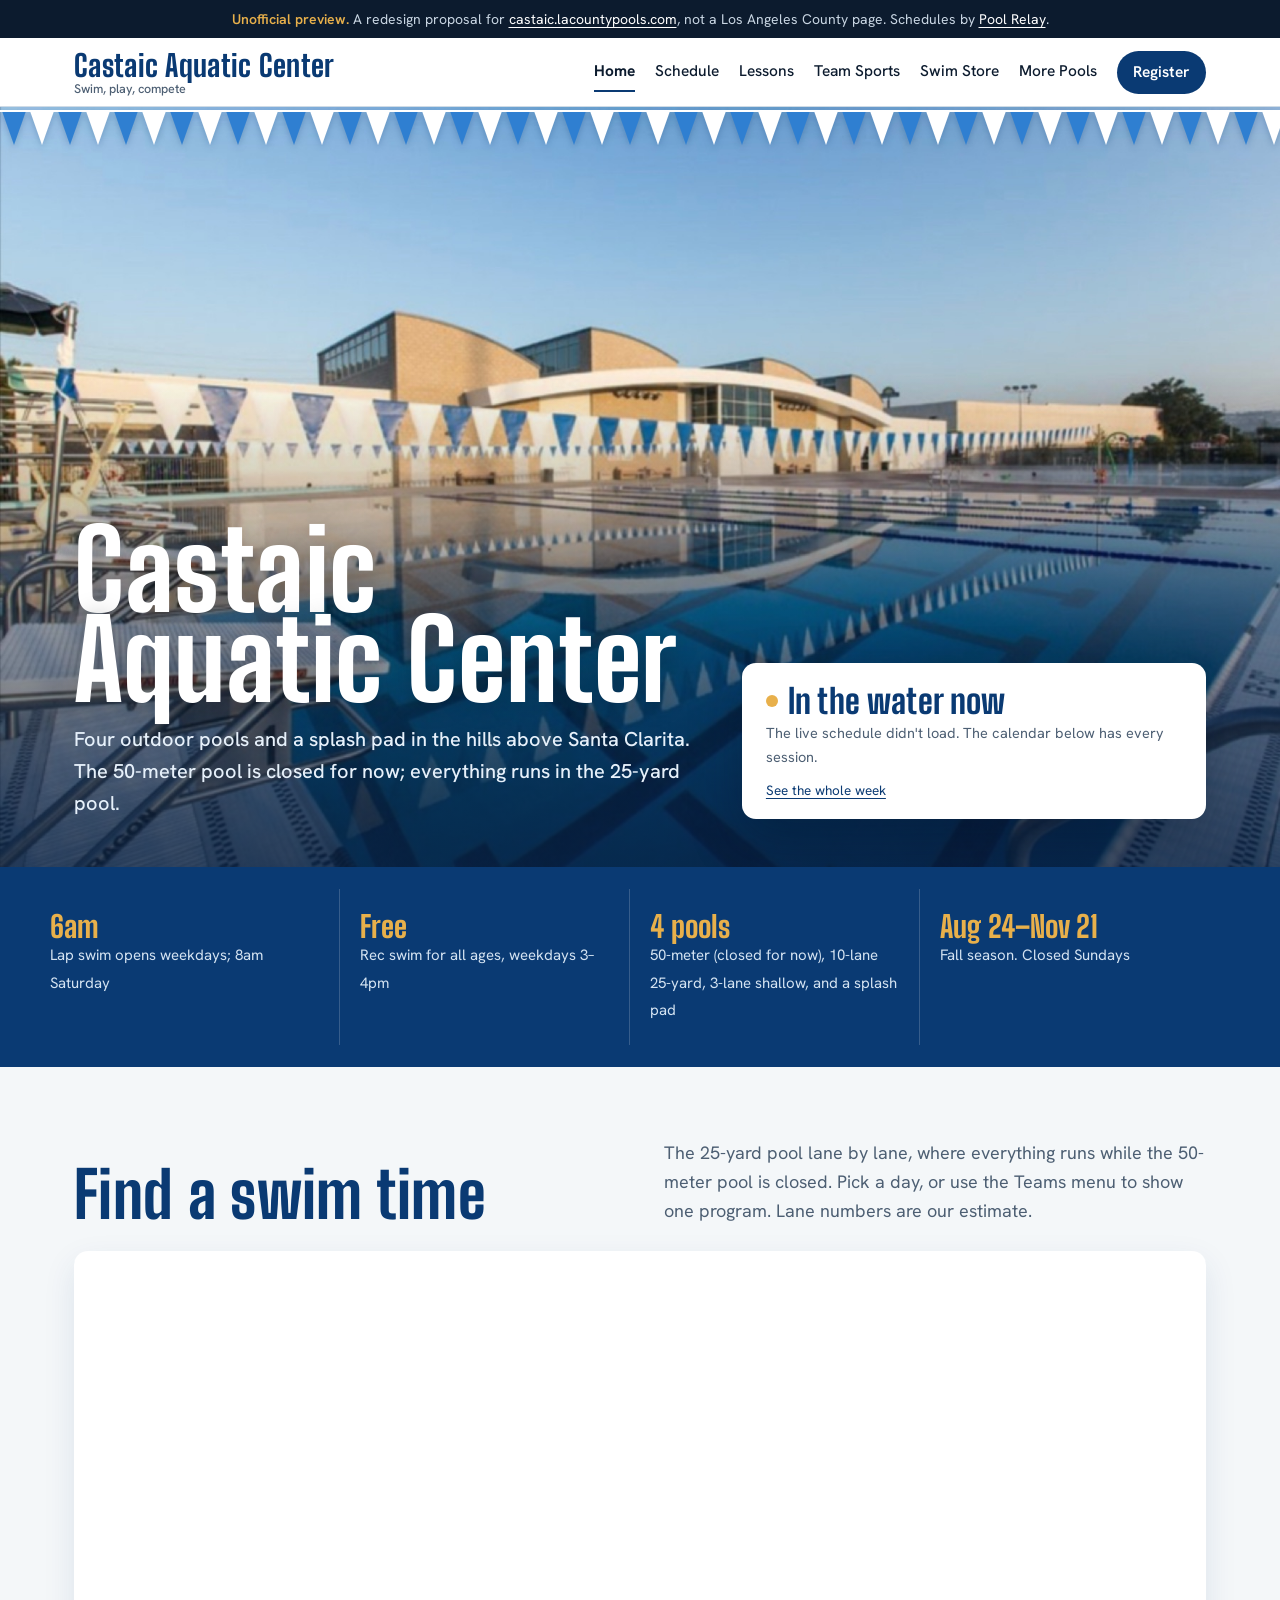
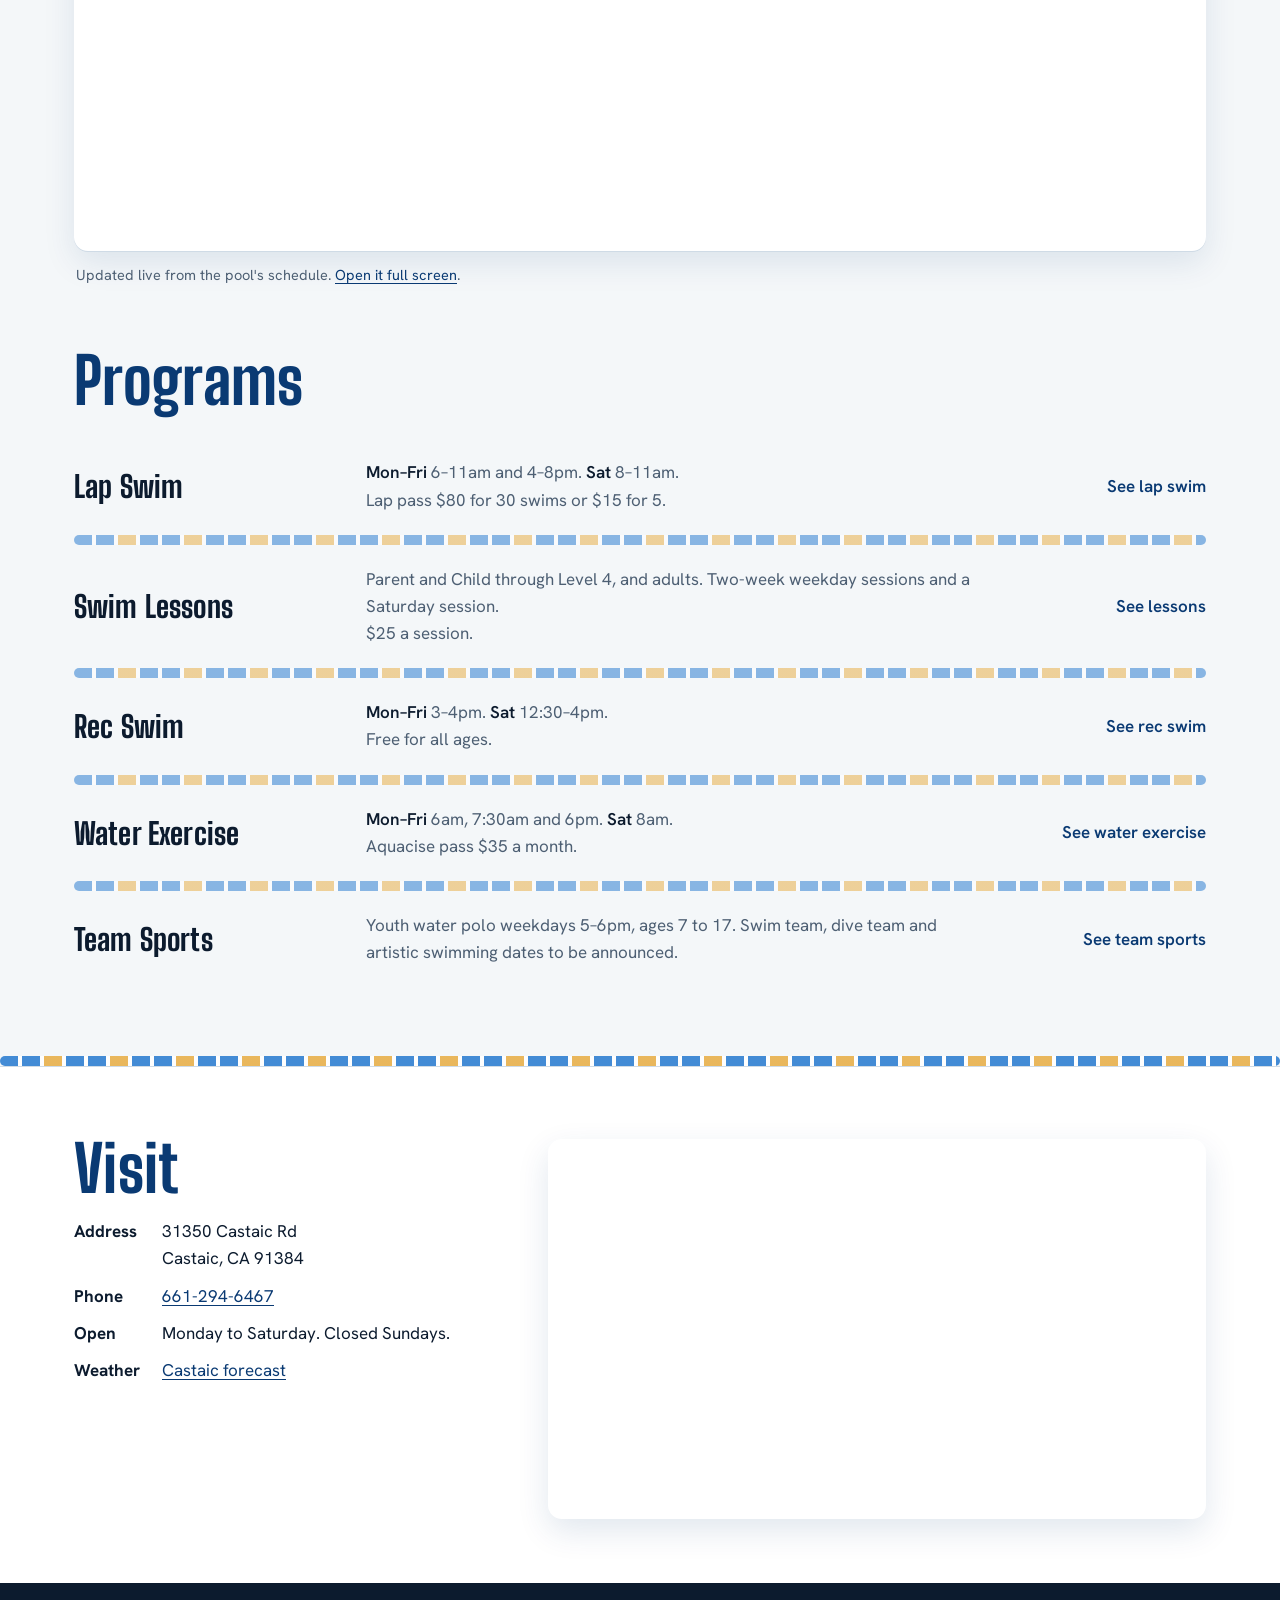
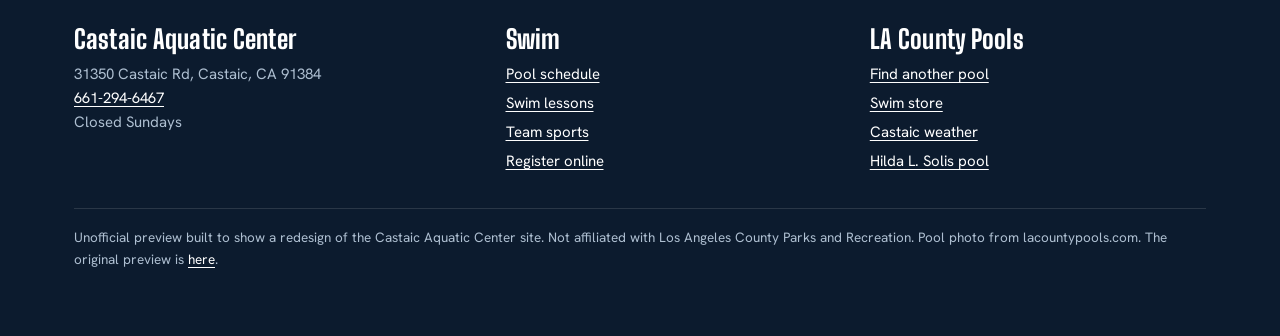
==== commit a49a756f: "Castaic: the 25-yard pool shown lane by lane; lane numbers are our estimate Co-Authored-By: Claude O" ====
--- a/v2/index.html
+++ b/v2/index.html
@@ -63,8 +63,7 @@
   <div class="wrap">
     <div class="intro">
       <h2>Find a swim time</h2>
-      <p>Every part of the 25-yard pool on one calendar, where everything runs while the 50-meter pool is closed: lap lanes, lessons, water exercise, team sports and rec swim.
-      Pick a day, or use the Teams menu to show one program.</p>
+      <p>The 25-yard pool lane by lane, where everything runs while the 50-meter pool is closed. Pick a day, or use the Teams menu to show one program. Lane numbers are our estimate.</p>
     </div>
     <div class="cal "><iframe width="100%" height="640" src="https://www.poolrelay.com/embed/94hllfke9HUuzUaHoB2ZZH" title="Castaic Aquatic Center, one day" loading="lazy"></iframe></div>
     <p class="capt">Updated live from the pool's schedule. <a href="https://www.poolrelay.com/v/94hllfke9HUuzUaHoB2ZZH" target="_blank" rel="noopener">Open it full screen</a>.</p>
